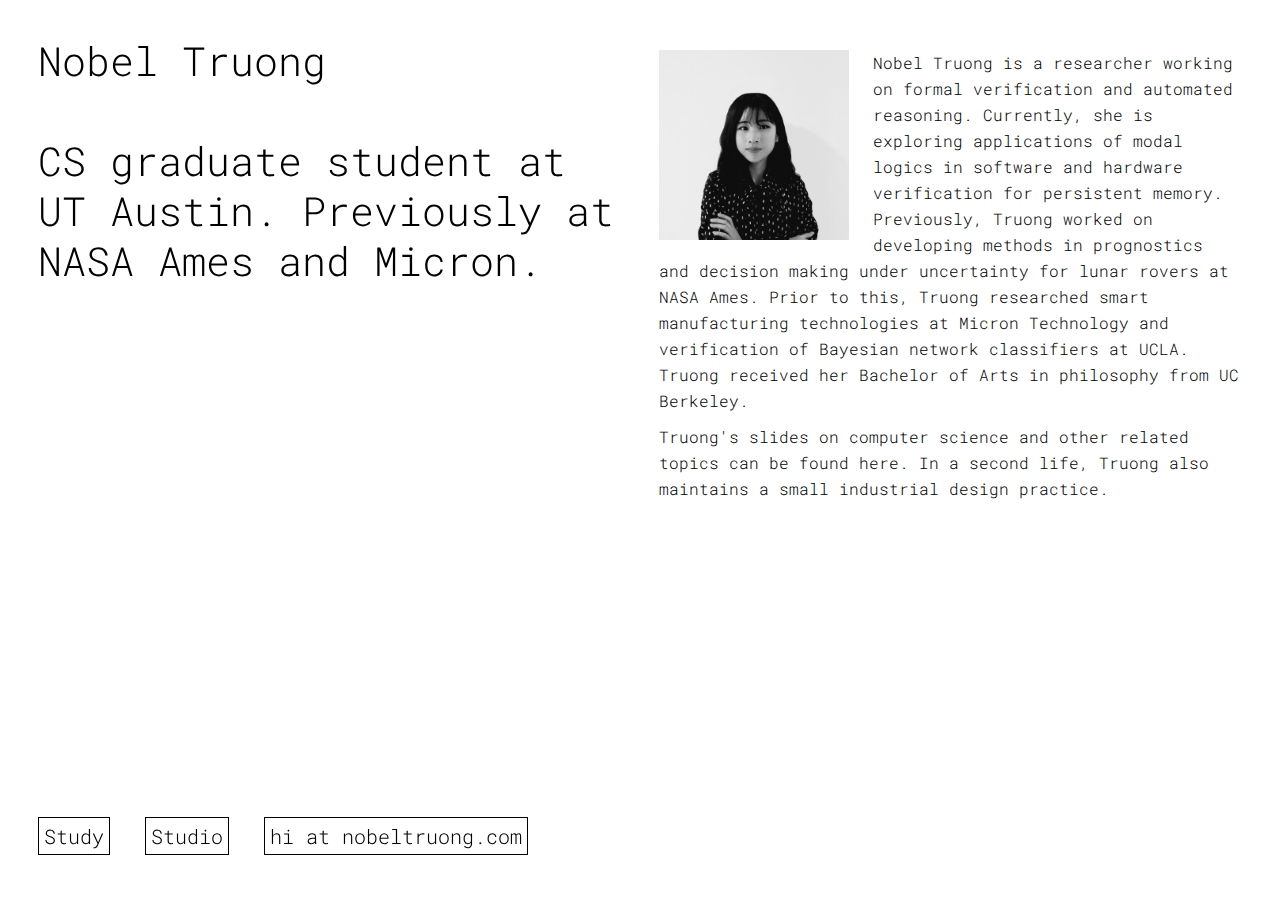
==== index.html @ a0d9ce32 "Update index.html" ====
<!DOCTYPE html>
<html>
  <head>
    <meta charset="utf-8">
    <meta name="viewport" content="width=device-width">
    <title>Nobel Truong</title>
    <link href="style.css" rel="stylesheet" type="text/css" />
    <link href="https://fonts.googleapis.com/css?family=Cormorant:300,300i&display=swap" rel="stylesheet">
    <link href="https://fonts.googleapis.com/css?family=Crimson+Text&display=swap" rel="stylesheet">
    <link href="https://fonts.googleapis.com/css?family=Roboto+Mono:300&display=swap" rel="stylesheet">
    <link rel="shortcut icon" href="/assets/fav.png" type="image/x-icon">

  </head>
  <body>



    <div class="container">
      <div class="leftContent">
        <h1 class=ch2>Nobel Truong<h1>
         
		<h1 class=ch2>CS graduate student at <a href="https://www.cs.utexas.edu/" class="mark">UT Austin</a>.  
			Previously at <a class="mark" href="https://ti.arc.nasa.gov/">NASA Ames</a> 
			and <a class="mark" href="https://www.micron.com/">Micron</a>.<h1>
      </div> 

      <div class="rightContent"> 
	      
	      <a name = "about"> <h1 class=ch><img src="/assets/profile.jpg" height="190" align=left style="padding-right:24px">
		Nobel Truong is a researcher working on formal verification and automated reasoning. Currently, she is exploring applications of modal logics in 
	      	software and hardware verification for persistent memory.
		Previously, Truong worked on developing methods in prognostics and decision making under uncertainty for lunar rovers at <a class="mark" href="https://ti.arc.nasa.gov/">NASA Ames</a>. 
	        Prior to this, Truong researched smart manufacturing technologies at <a class="mark" href="https://www.micron.com/">Micron Technology</a>
	        and verification of Bayesian network classifiers at UCLA.
		Truong received her Bachelor of Arts in philosophy from UC Berkeley. </h1>

        <h1 class=ch>Truong's slides on computer science and other related topics can be found <a class="mark" href="https://study.nobeltruong.com"> here</a>. 
		In a second life, Truong also maintains a small <a class="mark" href="https://no-bel.com">industrial design practice</a>.</h1>
	      
	      </div>


    <div class="bottomNav">
      <!-- <div class="navButton">Papers</div> -->
	  <!-- 
<div class="navButton"><a class="button" href="#about" >About</a></div>
      <div class="navButton"><a class="button" href="#papers" >Papers</a></div>
<div class="navButton"><a class="button" href="#links" >Links</a></div>     
      -->
	  <div class="navButton"><a class="button" href="https://study.nobeltruong.com" >Study</a></div> 
	    <div class="navButton"><a class="button" href="https://no-bel.com" >Studio</a></div> 
	  <div class="navButton">hi at nobeltruong.com </div>
    </div>



  </body>
</html>
---- style.css ----
* {
  box-sizing: border-box;
}


body {
  font-family: 'Roboto Mono', monospace;
  font-weight: 300;
  font-size: 16px;
  line-height: 26px;
  margin-bottom: 10px;
}

/*------------------------ header styles ------------------------ */
h1.ch {
  /* font-family: 'Cormorant', serif;*/
  font-family: 'Roboto Mono', monospace;
  font-weight: 300;
  font-size: 16px;
  line-height: 26px;
  margin-bottom: 10px;
}

h1.ch2 {
  /* font-family: 'Cormorant', serif;*/
  font-family: 'Roboto Mono', monospace;
  font-weight: 300;
 /* font-size: 49px;
  line-height: 59px;*/
  font-size: 40px;
  line-height: 50px;
  margin-bottom: 50px;
}

a {
  text-decoration: none;
  color: #000;
}

a.mark:hover {
  background-color: yellow;
}

td.lightNotes {
  font-family: Arial;
  font-size: 14px;
}

a.button:hover{
	background-color: none;
}

a.unmark:hover {
  background-color: yellow;
}

.ideText {
  font-family: 'Courier New', Courier, monospace;
  text-align: center;
  font-size: 18px;
  padding:14px;
}

.ideTextNC {
  font-family: 'Courier New', Courier, monospace;
  text-align: left;
  font-size: 18px;
  padding:14px;
}

ul.ideTextNC{
  list-style-type: none;
}
/* ------------------------ containers -------------------------*/
.container {
  position: absolute;
  top: 1%;
  width: 100%;
  left: 0;
}

.block {
    height: 900px;
    display: inline-block;
}


.halfToc {
  width: 47%;
  vertical-align: top;
  display: inline-block;
  padding-right:5%;
  padding-bottom: 6%;
}

.halfNav {
  width: 100%;
  display: inline-block;
  padding-bottom:3%;
}

.notes {
  font-family: Arial;
  font-weight: bold;
  font-size: 14px;
  vertical-align: top;
  padding-left: 13%;
  padding-right: 10%;
}

.regularHeader {
  font-family: Arial;
  font-weight: bold;
  font-size: 14px;
  vertical-align: top;
  margin-left: 6.5%;
}

.slides {
  padding-left: 13%;
  padding-right: 10%;
}

.regularHeader {
  padding-left: 0;
}

table.topNav {
  width: 40%;
}

.tableOfContents {
  position: absolute;
  width: 75%;
  right: 0;
}

.copy {
  font-family: 'Cormorant', serif;
  font-size: 20px;
  font-weight:300;
  padding-bottom:10%;
  padding-right:8%;
}

.leftNav {
  padding-top: 12px;
  font-family: Arial;
  font-weight: bold;
  font-size: 14px;
  position: absolute;
  left: 5%;
  width: 25%;
}

.leftContent{
  position: fixed;
  width: 50%;
  padding-right: 1.5%;
  padding-left: 3%;
  left: 0;
}

.rightContent{
  position: absolute;
  width: 50%;
  margin-top: 30px;
  padding-right: 3%;
  padding-left: 1.5%;
  right: 0;
}

.bottomNav{
  position: fixed;
  bottom:5%;
  width:50%;
  left:3%;
}

.navButton{
  font-family: 'Roboto Mono', monospace;
  font-weight: 300;
  font-size: 20px;
  line-height: 26px;
  margin-right: 25px;
  margin-top:35px;
  display: inline-block;
  padding: 5px;
  border-style: solid;
  border-width: 1px;
}

@media only screen and (max-width: 768px) {
  .container {
    top: 20%;
    display: flex; flex-flow: column; 
  }

  .regularHeader {
    display:none;
  }

  
  .block {
      height:100%;
      padding-bottom:20%;
  }
  
  .bottomNav{
    order: 1;
    position: relative;
    top:1%;
    margin-right: 0px;
    left:-1%;
    width:100%;
  }

  .navButton{
    font-size: 14px;
    padding: 6px;
    line-height: 24px;
    margin: 15px;
  }

  .leftNav{
    width:100%;
    position:relative;
  }

  .tableOfContents{
    width: 100%;
    position: relative;
  }

  .halfToc {
    width: 100%;
    padding: 4%;
    padding-bottom: 12%;
  }

  .halfNav {
    width: 48%;
    display: inline-block;
    padding-bottom:3%;
  }

  .leftContent {
    position:relative;
    width:100%;
    padding-right: 4%;
    padding-left: 4%;
    order: 3;
  }

  .rightContent{
    position: relative;
    width:100%;
    top: -20px;
    padding-right: 4%;
    padding-left: 4%;
    right: 0%;
    order: 4;
  }

  .notes {
    padding-top:3%;
    padding-left: 0;
    padding-right: 0;
    padding-bottom:100px;
  }

  .slides {
    padding-left: 0%;
    padding-right: 0%;
  }

  .inside {
    padding-bottom:10%;
  }

  table.topNav {
    width: 100%;
  }

  .copy {
    padding-bottom:0%;
    padding-right:0%;
  }

  .slideWrap {
    position: relative;
    padding-bottom: 56.25%; /* 16:9 */
    padding-top: 25px;
    height: 0;
  }
  .slideWrap iframe {
    position: absolute;
    top: 0;
    left: 0;
    width: 100%;
    height: 100%;
  }
}
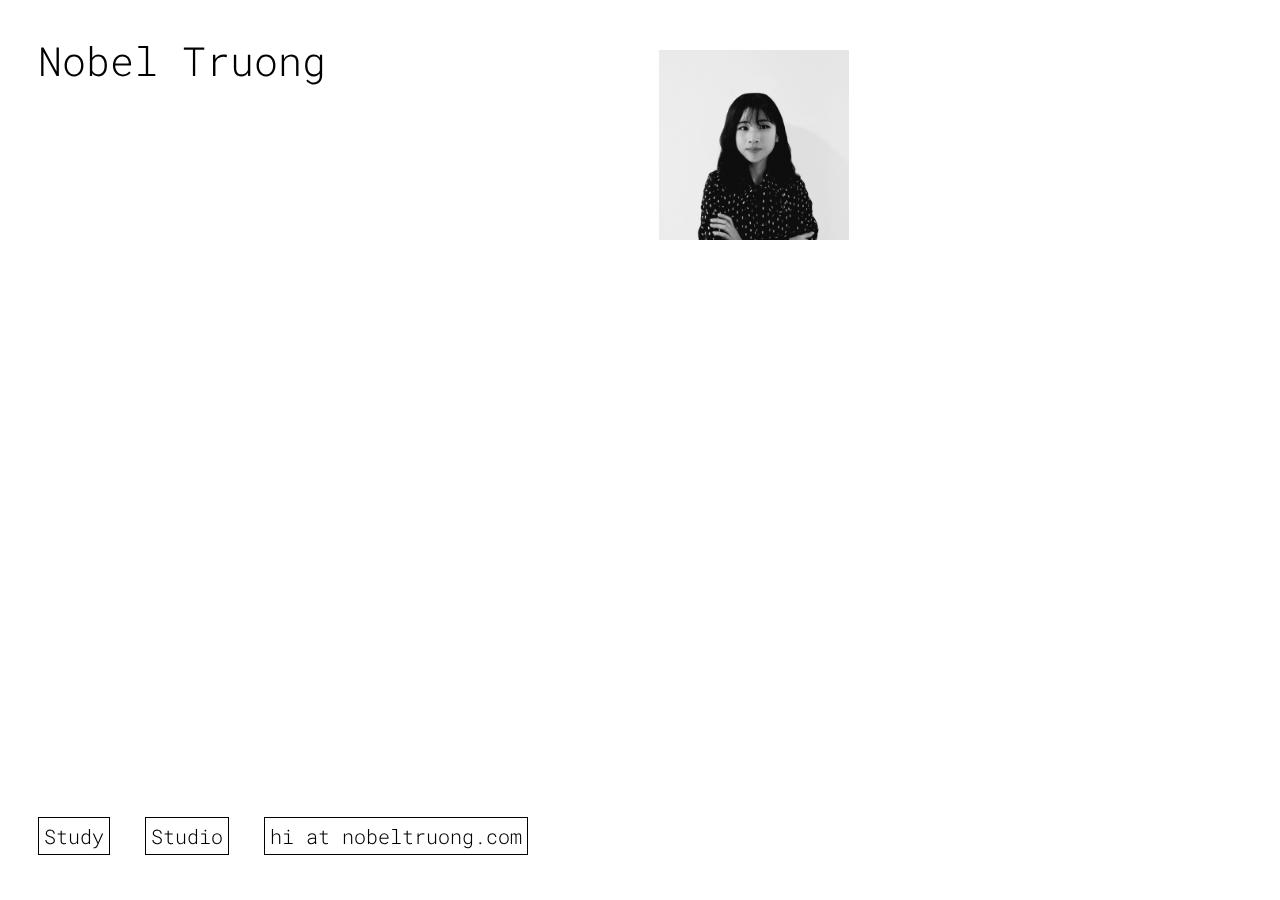
==== commit 9411275c: "Update index.html" ====
--- a/index.html
+++ b/index.html
@@ -19,15 +19,15 @@
       <div class="leftContent">
         <h1 class=ch2>Nobel Truong<h1>
          
-		<h1 class=ch2>CS graduate student at <a href="https://www.cs.utexas.edu/" class="mark">UT Austin</a>.  
+		<!--<h1 class=ch2>CS graduate student at <a href="https://www.cs.utexas.edu/" class="mark">UT Austin</a>.  
 			Previously at <a class="mark" href="https://ti.arc.nasa.gov/">NASA Ames</a> 
-			and <a class="mark" href="https://www.micron.com/">Micron</a>.<h1>
+			and <a class="mark" href="https://www.micron.com/">Micron</a>.<h1>-->
       </div> 
 
       <div class="rightContent"> 
 	      
 	      <a name = "about"> <h1 class=ch><img src="/assets/profile.jpg" height="190" align=left style="padding-right:24px">
-		Nobel Truong is a researcher working on formal verification and automated reasoning. Currently, she is exploring applications of modal logics in 
+		<!--Nobel Truong is a researcher working on formal verification and automated reasoning. Currently, she is exploring applications of modal logics in 
 	      	software and hardware verification for persistent memory.
 		Previously, Truong worked on developing methods in prognostics and decision making under uncertainty for lunar rovers at <a class="mark" href="https://ti.arc.nasa.gov/">NASA Ames</a>. 
 	        Prior to this, Truong researched smart manufacturing technologies at <a class="mark" href="https://www.micron.com/">Micron Technology</a>
@@ -35,7 +35,7 @@
 		Truong received her Bachelor of Arts in philosophy from UC Berkeley. </h1>
 
         <h1 class=ch>Truong's slides on computer science and other related topics can be found <a class="mark" href="https://study.nobeltruong.com"> here</a>. 
-		In a second life, Truong also maintains a small <a class="mark" href="https://no-bel.com">industrial design practice</a>.</h1>
+		In a second life, Truong also maintains a small <a class="mark" href="https://no-bel.com">industrial design practice</a>.</h1>-->
 	      
 	      </div>
 
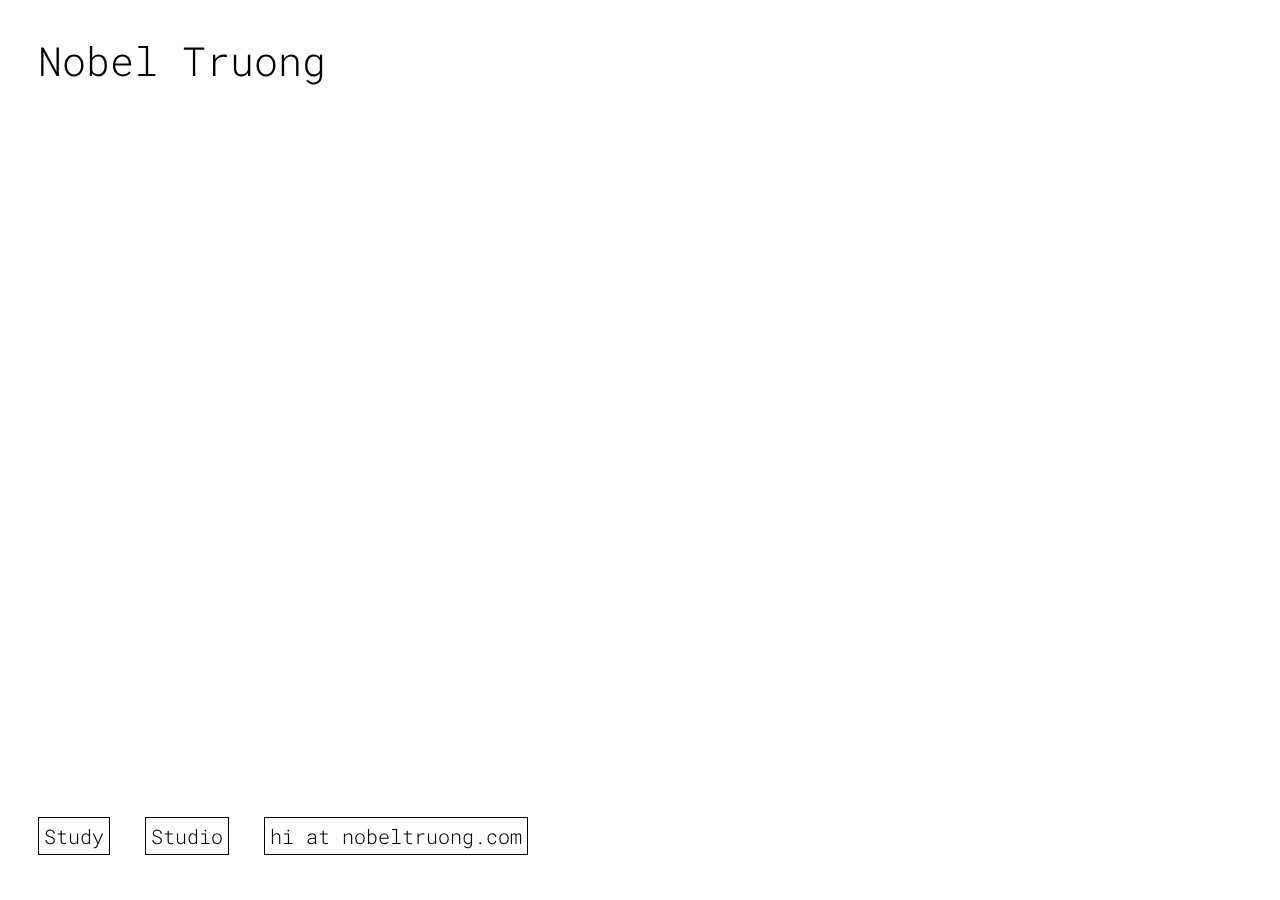
==== commit ade76352: "Update index.html" ====
--- a/index.html
+++ b/index.html
@@ -26,8 +26,8 @@
 
       <div class="rightContent"> 
 	      
-	      <a name = "about"> <h1 class=ch><img src="/assets/profile.jpg" height="190" align=left style="padding-right:24px">
-		<!--Nobel Truong is a researcher working on formal verification and automated reasoning. Currently, she is exploring applications of modal logics in 
+	     <!-- <a name = "about"> <h1 class=ch><img src="/assets/profile.jpg" height="190" align=left style="padding-right:24px">
+		Nobel Truong is a researcher working on formal verification and automated reasoning. Currently, she is exploring applications of modal logics in 
 	      	software and hardware verification for persistent memory.
 		Previously, Truong worked on developing methods in prognostics and decision making under uncertainty for lunar rovers at <a class="mark" href="https://ti.arc.nasa.gov/">NASA Ames</a>. 
 	        Prior to this, Truong researched smart manufacturing technologies at <a class="mark" href="https://www.micron.com/">Micron Technology</a>
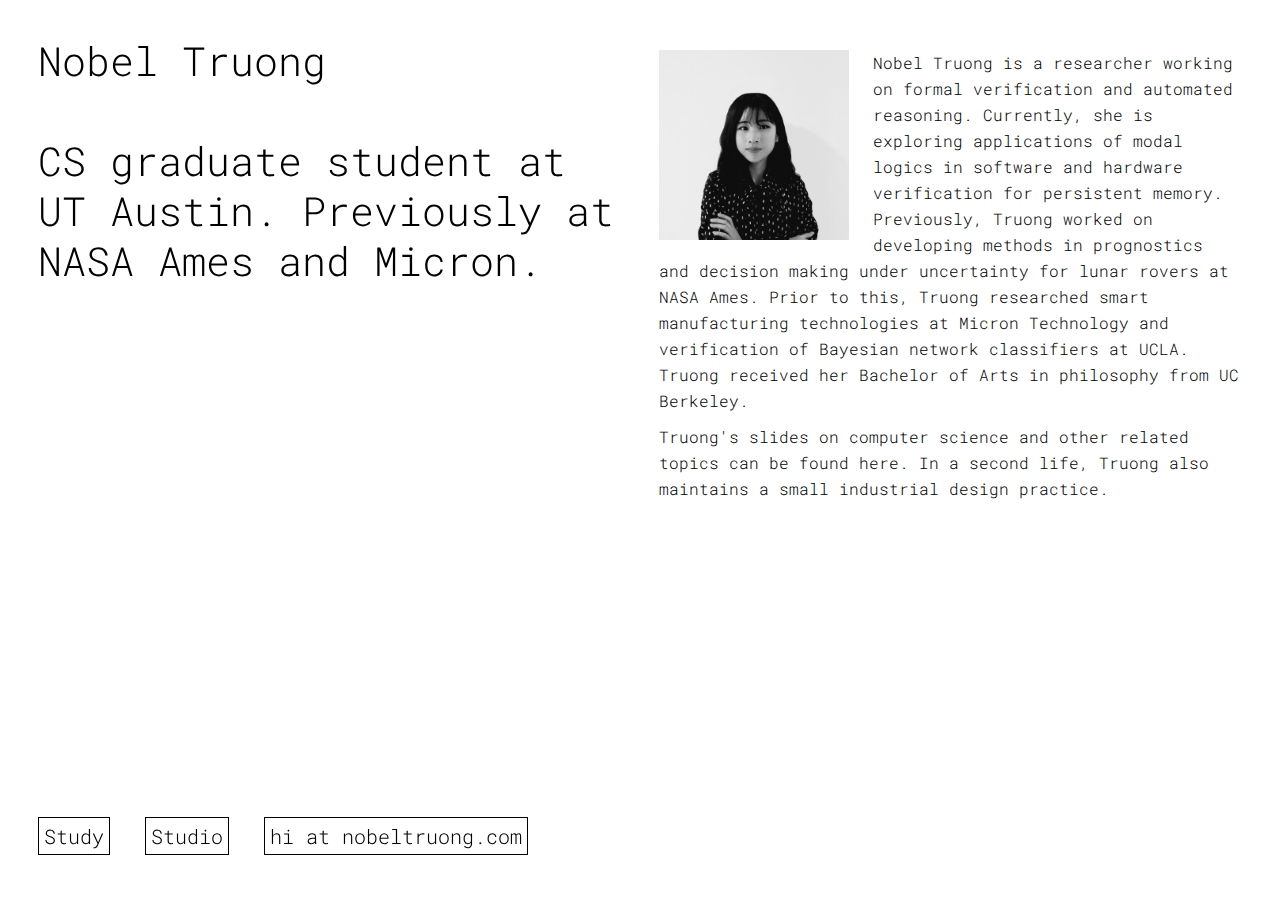
==== commit 4d8dbb9e: "Update index.html" ====
--- a/index.html
+++ b/index.html
@@ -19,14 +19,14 @@
       <div class="leftContent">
         <h1 class=ch2>Nobel Truong<h1>
          
-		<!--<h1 class=ch2>CS graduate student at <a href="https://www.cs.utexas.edu/" class="mark">UT Austin</a>.  
+		<h1 class=ch2>CS graduate student at <a href="https://www.cs.utexas.edu/" class="mark">UT Austin</a>.  
 			Previously at <a class="mark" href="https://ti.arc.nasa.gov/">NASA Ames</a> 
-			and <a class="mark" href="https://www.micron.com/">Micron</a>.<h1>-->
+			and <a class="mark" href="https://www.micron.com/">Micron</a>.<h1>
       </div> 
 
       <div class="rightContent"> 
 	      
-	     <!-- <a name = "about"> <h1 class=ch><img src="/assets/profile.jpg" height="190" align=left style="padding-right:24px">
+	    <a name = "about"> <h1 class=ch><img src="/assets/profile.jpg" height="190" align=left style="padding-right:24px">
 		Nobel Truong is a researcher working on formal verification and automated reasoning. Currently, she is exploring applications of modal logics in 
 	      	software and hardware verification for persistent memory.
 		Previously, Truong worked on developing methods in prognostics and decision making under uncertainty for lunar rovers at <a class="mark" href="https://ti.arc.nasa.gov/">NASA Ames</a>. 
@@ -35,7 +35,7 @@
 		Truong received her Bachelor of Arts in philosophy from UC Berkeley. </h1>
 
         <h1 class=ch>Truong's slides on computer science and other related topics can be found <a class="mark" href="https://study.nobeltruong.com"> here</a>. 
-		In a second life, Truong also maintains a small <a class="mark" href="https://no-bel.com">industrial design practice</a>.</h1>-->
+		In a second life, Truong also maintains a small <a class="mark" href="https://no-bel.com">industrial design practice</a>.</h1>
 	      
 	      </div>
 
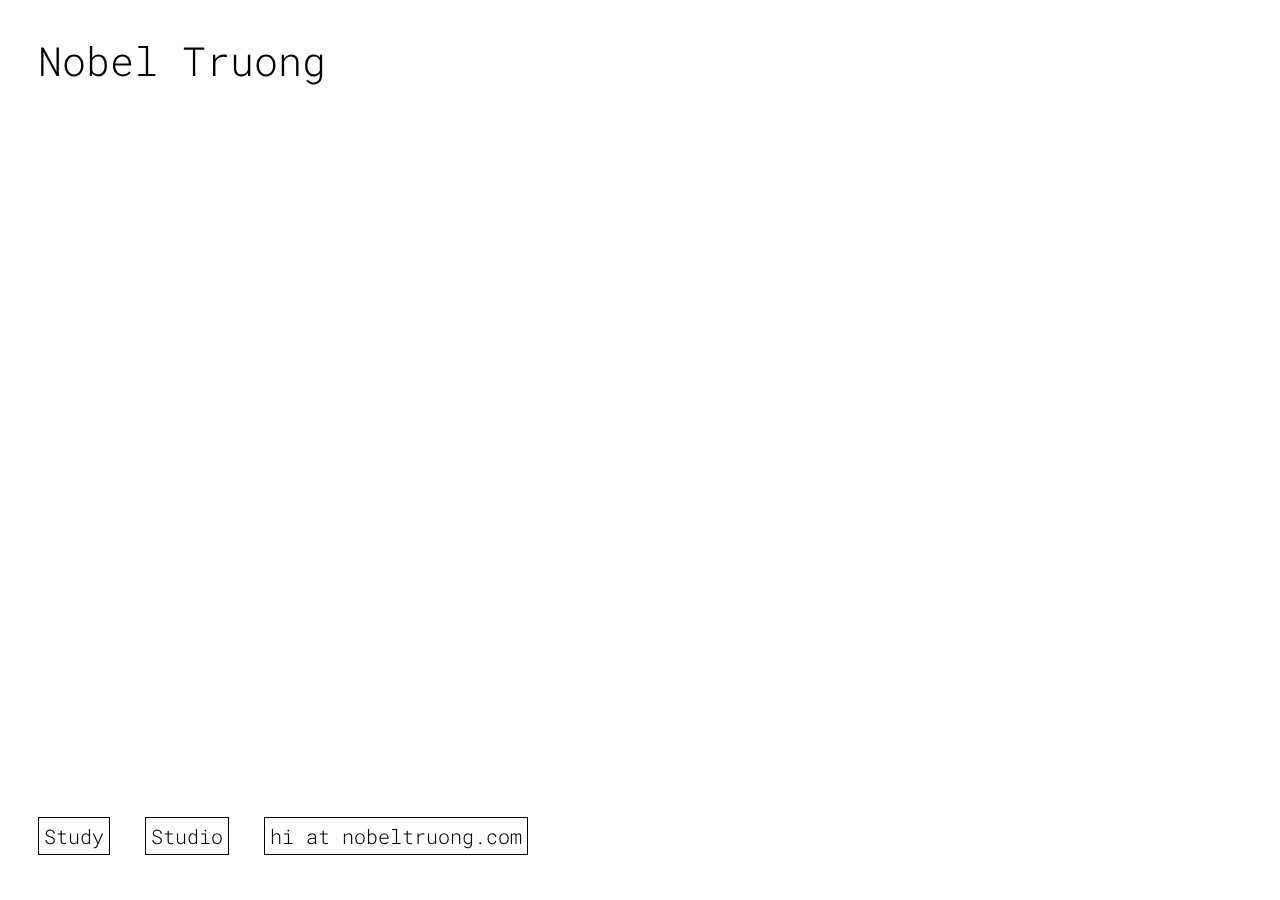
==== commit eefed777: "Update index.html" ====
--- a/index.html
+++ b/index.html
@@ -19,14 +19,14 @@
       <div class="leftContent">
         <h1 class=ch2>Nobel Truong<h1>
          
-		<h1 class=ch2>CS graduate student at <a href="https://www.cs.utexas.edu/" class="mark">UT Austin</a>.  
+		<!--<h1 class=ch2>CS graduate student at <a href="https://www.cs.utexas.edu/" class="mark">UT Austin</a>.  
 			Previously at <a class="mark" href="https://ti.arc.nasa.gov/">NASA Ames</a> 
-			and <a class="mark" href="https://www.micron.com/">Micron</a>.<h1>
+			and <a class="mark" href="https://www.micron.com/">Micron</a>.<h1>-->
       </div> 
 
       <div class="rightContent"> 
 	      
-	    <a name = "about"> <h1 class=ch><img src="/assets/profile.jpg" height="190" align=left style="padding-right:24px">
+	<!--    <a name = "about"> <h1 class=ch><img src="/assets/profile.jpg" height="190" align=left style="padding-right:24px">
 		Nobel Truong is a researcher working on formal verification and automated reasoning. Currently, she is exploring applications of modal logics in 
 	      	software and hardware verification for persistent memory.
 		Previously, Truong worked on developing methods in prognostics and decision making under uncertainty for lunar rovers at <a class="mark" href="https://ti.arc.nasa.gov/">NASA Ames</a>. 
@@ -36,7 +36,7 @@
 
         <h1 class=ch>Truong's slides on computer science and other related topics can be found <a class="mark" href="https://study.nobeltruong.com"> here</a>. 
 		In a second life, Truong also maintains a small <a class="mark" href="https://no-bel.com">industrial design practice</a>.</h1>
-	      
+	      -->
 	      </div>
 
 
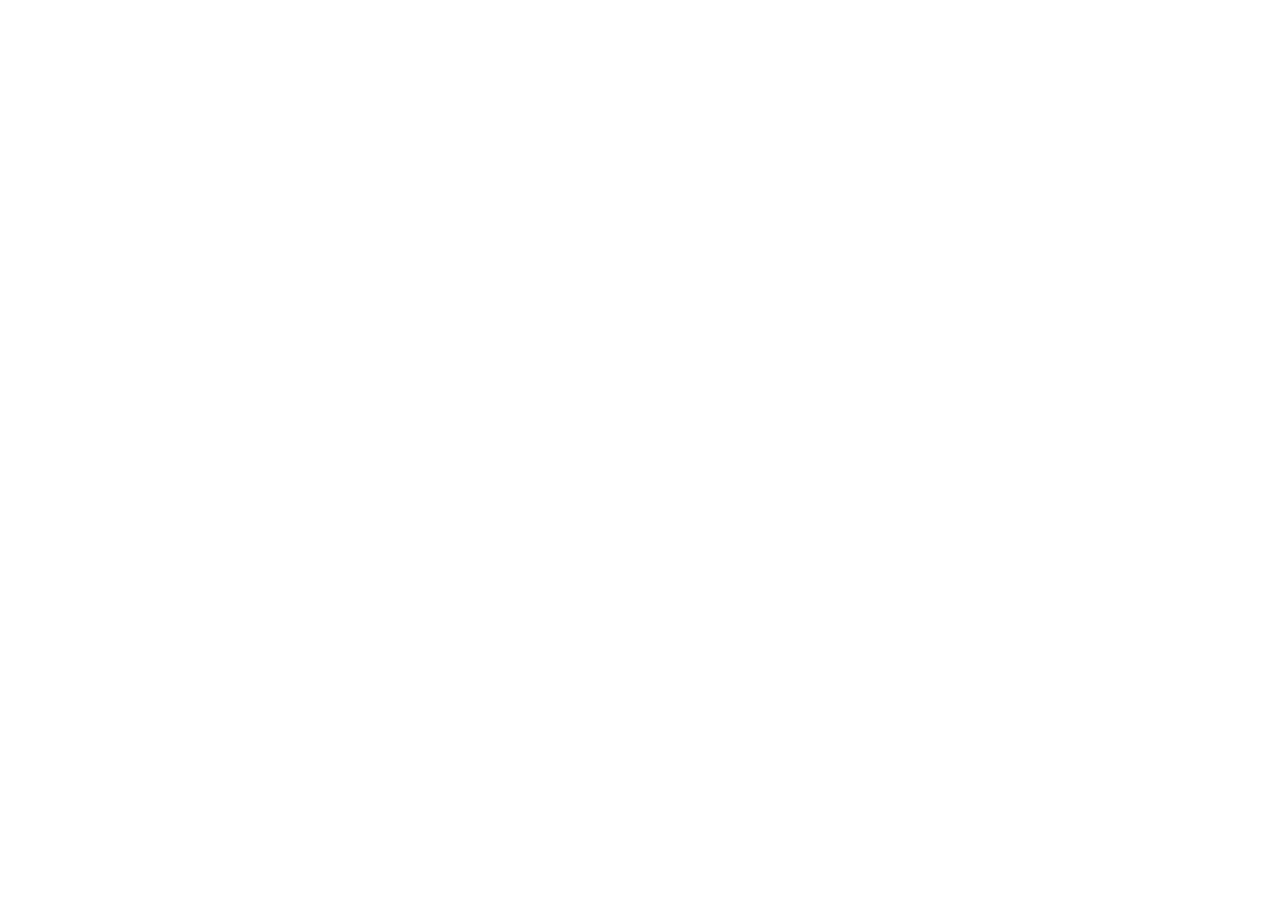
==== commit 1ac19eeb: "Update index.html" ====
--- a/index.html
+++ b/index.html
@@ -3,6 +3,7 @@
   <head>
     <meta charset="utf-8">
     <meta name="viewport" content="width=device-width">
+	  <meta http-equiv="Refresh" content="0; url='https://study.nobeltruong.com/'" />
     <title>Nobel Truong</title>
     <link href="style.css" rel="stylesheet" type="text/css" />
     <link href="https://fonts.googleapis.com/css?family=Cormorant:300,300i&display=swap" rel="stylesheet">
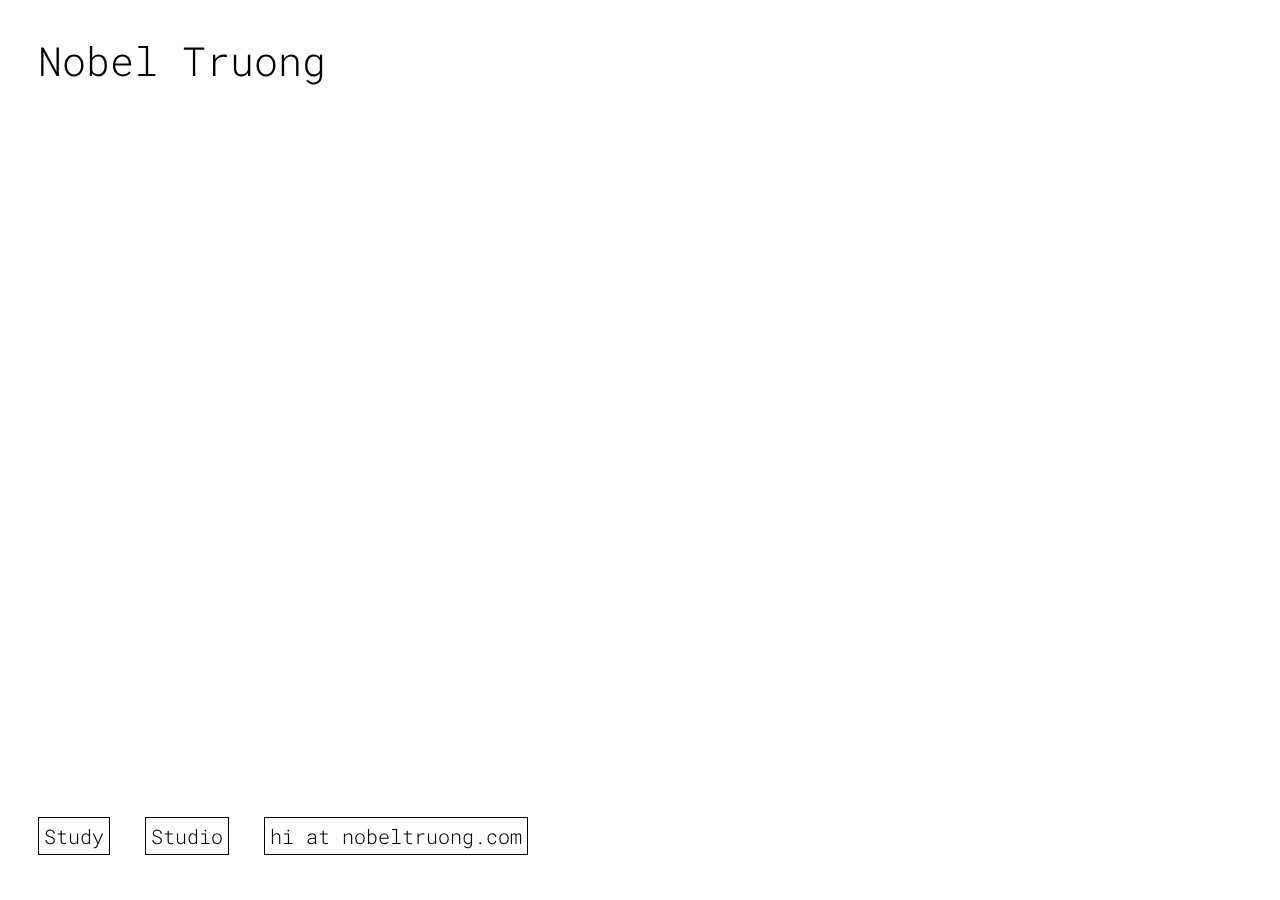
==== commit be652c33: "Update index.html" ====
--- a/index.html
+++ b/index.html
@@ -3,7 +3,7 @@
   <head>
     <meta charset="utf-8">
     <meta name="viewport" content="width=device-width">
-	  <meta http-equiv="Refresh" content="0; url='https://study.nobeltruong.com/'" />
+	  <!--<meta http-equiv="Refresh" content="0; url='https://study.nobeltruong.com/'" />-->
     <title>Nobel Truong</title>
     <link href="style.css" rel="stylesheet" type="text/css" />
     <link href="https://fonts.googleapis.com/css?family=Cormorant:300,300i&display=swap" rel="stylesheet">
